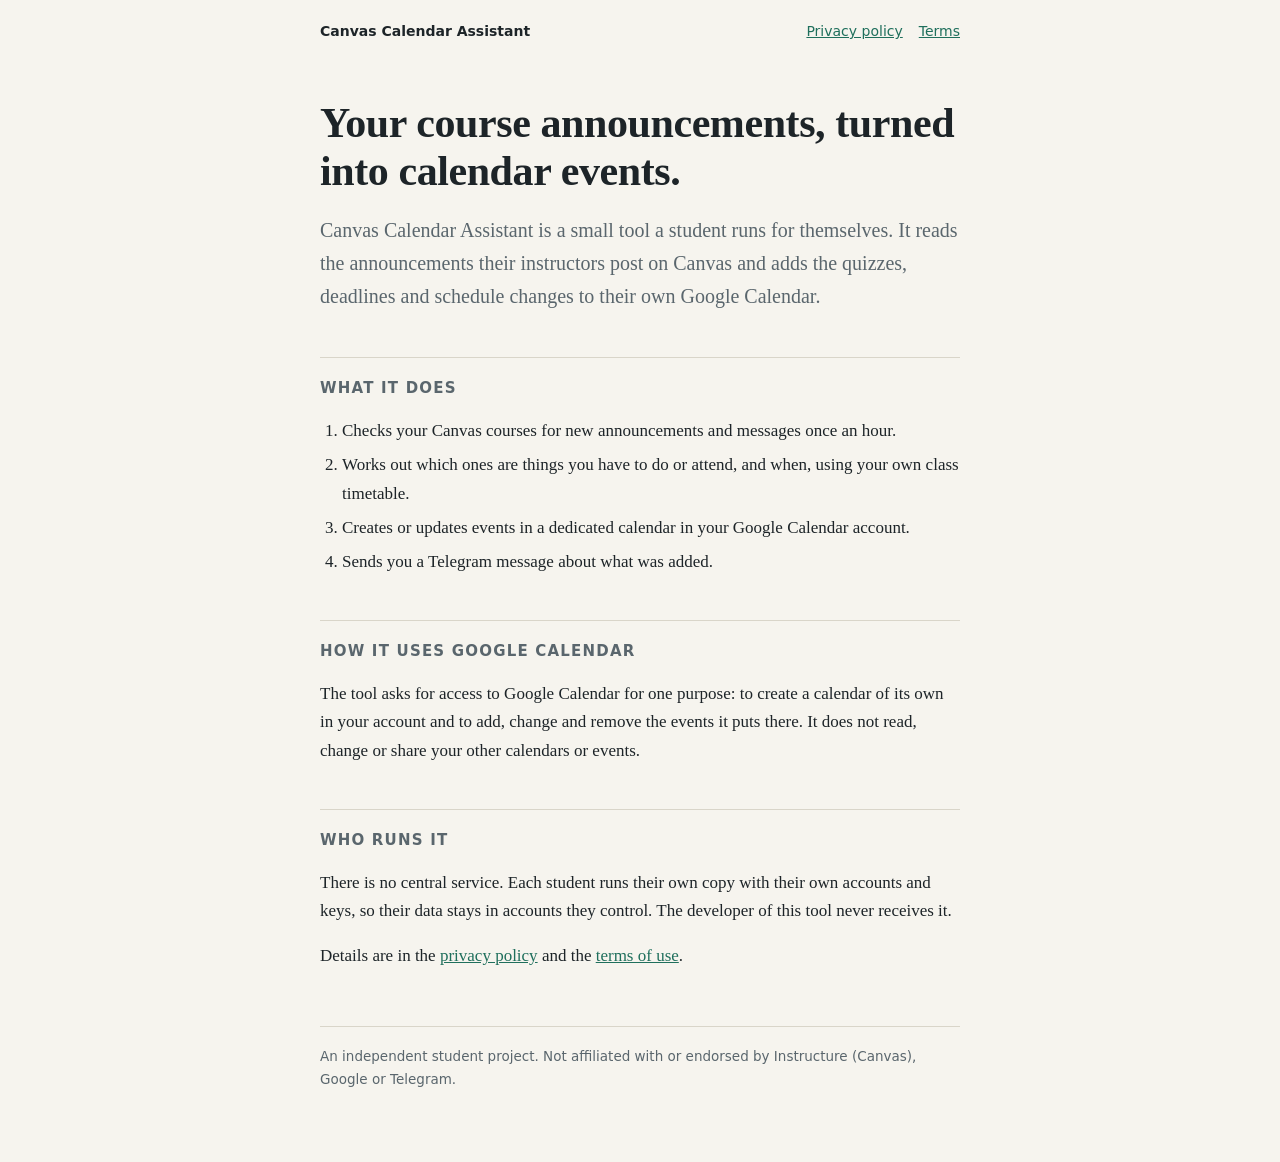
==== public/index.html @ 0ac71047 "Host on Vercel: instant bot replies and an hourly schedule GitHub's hourly schedule never fired, and" ====
<!doctype html>
<html lang="en">
<head>
  <meta charset="utf-8">
  <meta name="viewport" content="width=device-width, initial-scale=1">
  <title>Canvas Calendar Assistant</title>
  <meta name="description" content="A self-hosted tool that reads your Canvas course announcements and puts quizzes, deadlines and schedule changes in your Google Calendar.">
  <link rel="stylesheet" href="style.css">
</head>
<body>
  <header class="site">
    <a class="name" href="/">Canvas Calendar Assistant</a>
    <nav>
      <a href="privacy.html">Privacy policy</a>
      <a href="terms.html">Terms</a>
    </nav>
  </header>

  <main>
    <h1>Your course announcements, turned into calendar events.</h1>
    <p class="lead">Canvas Calendar Assistant is a small tool a student runs for themselves. It reads the announcements their instructors post on Canvas and adds the quizzes, deadlines and schedule changes to their own Google Calendar.</p>

    <h2>What it does</h2>
    <ol>
      <li>Checks your Canvas courses for new announcements and messages once an hour.</li>
      <li>Works out which ones are things you have to do or attend, and when, using your own class timetable.</li>
      <li>Creates or updates events in a dedicated calendar in your Google Calendar account.</li>
      <li>Sends you a Telegram message about what was added.</li>
    </ol>

    <h2>How it uses Google Calendar</h2>
    <p>The tool asks for access to Google Calendar for one purpose: to create a calendar of its own in your account and to add, change and remove the events it puts there. It does not read, change or share your other calendars or events.</p>

    <h2>Who runs it</h2>
    <p>There is no central service. Each student runs their own copy with their own accounts and keys, so their data stays in accounts they control. The developer of this tool never receives it.</p>
    <p>Details are in the <a href="privacy.html">privacy policy</a> and the <a href="terms.html">terms of use</a>.</p>

    <footer class="small">
      An independent student project. Not affiliated with or endorsed by Instructure (Canvas), Google or Telegram.
    </footer>
  </main>
</body>
</html>
---- public/style.css ----
:root {
  --bg: #f6f4ee;
  --text: #1d2428;
  --muted: #5a666d;
  --line: #d9d5c9;
  --accent: #1f6f5c;
}

@media (prefers-color-scheme: dark) {
  :root {
    --bg: #14191b;
    --text: #e8e6df;
    --muted: #9aa5aa;
    --line: #2c3437;
    --accent: #6fcfb6;
  }
}

* { box-sizing: border-box; }

body {
  margin: 0;
  background: var(--bg);
  color: var(--text);
  font: 17px/1.65 Georgia, "Times New Roman", serif;
}

main {
  max-width: 680px;
  margin: 0 auto;
  padding: 56px 20px 72px;
}

header.site {
  max-width: 680px;
  margin: 0 auto;
  padding: 20px 20px 0;
  display: flex;
  flex-wrap: wrap;
  justify-content: space-between;
  align-items: baseline;
  gap: 8px 16px;
  font-family: system-ui, "Segoe UI", sans-serif;
  font-size: 14px;
}

header.site .name { font-weight: 600; color: var(--text); text-decoration: none; }
header.site nav { display: flex; gap: 16px; }

a { color: var(--accent); }

h1 {
  font-size: clamp(30px, 6vw, 42px);
  line-height: 1.15;
  margin: 0 0 18px;
  letter-spacing: -0.01em;
}

h2 {
  font-family: system-ui, "Segoe UI", sans-serif;
  font-size: 15px;
  text-transform: uppercase;
  letter-spacing: 0.08em;
  color: var(--muted);
  margin: 44px 0 10px;
  padding-top: 18px;
  border-top: 1px solid var(--line);
}

.lead { font-size: 20px; color: var(--muted); margin: 0 0 8px; }

ol, ul { padding-left: 22px; }
li { margin: 6px 0; }

.small {
  font-family: system-ui, "Segoe UI", sans-serif;
  font-size: 13.5px;
  color: var(--muted);
}

footer {
  margin-top: 56px;
  padding-top: 18px;
  border-top: 1px solid var(--line);
}
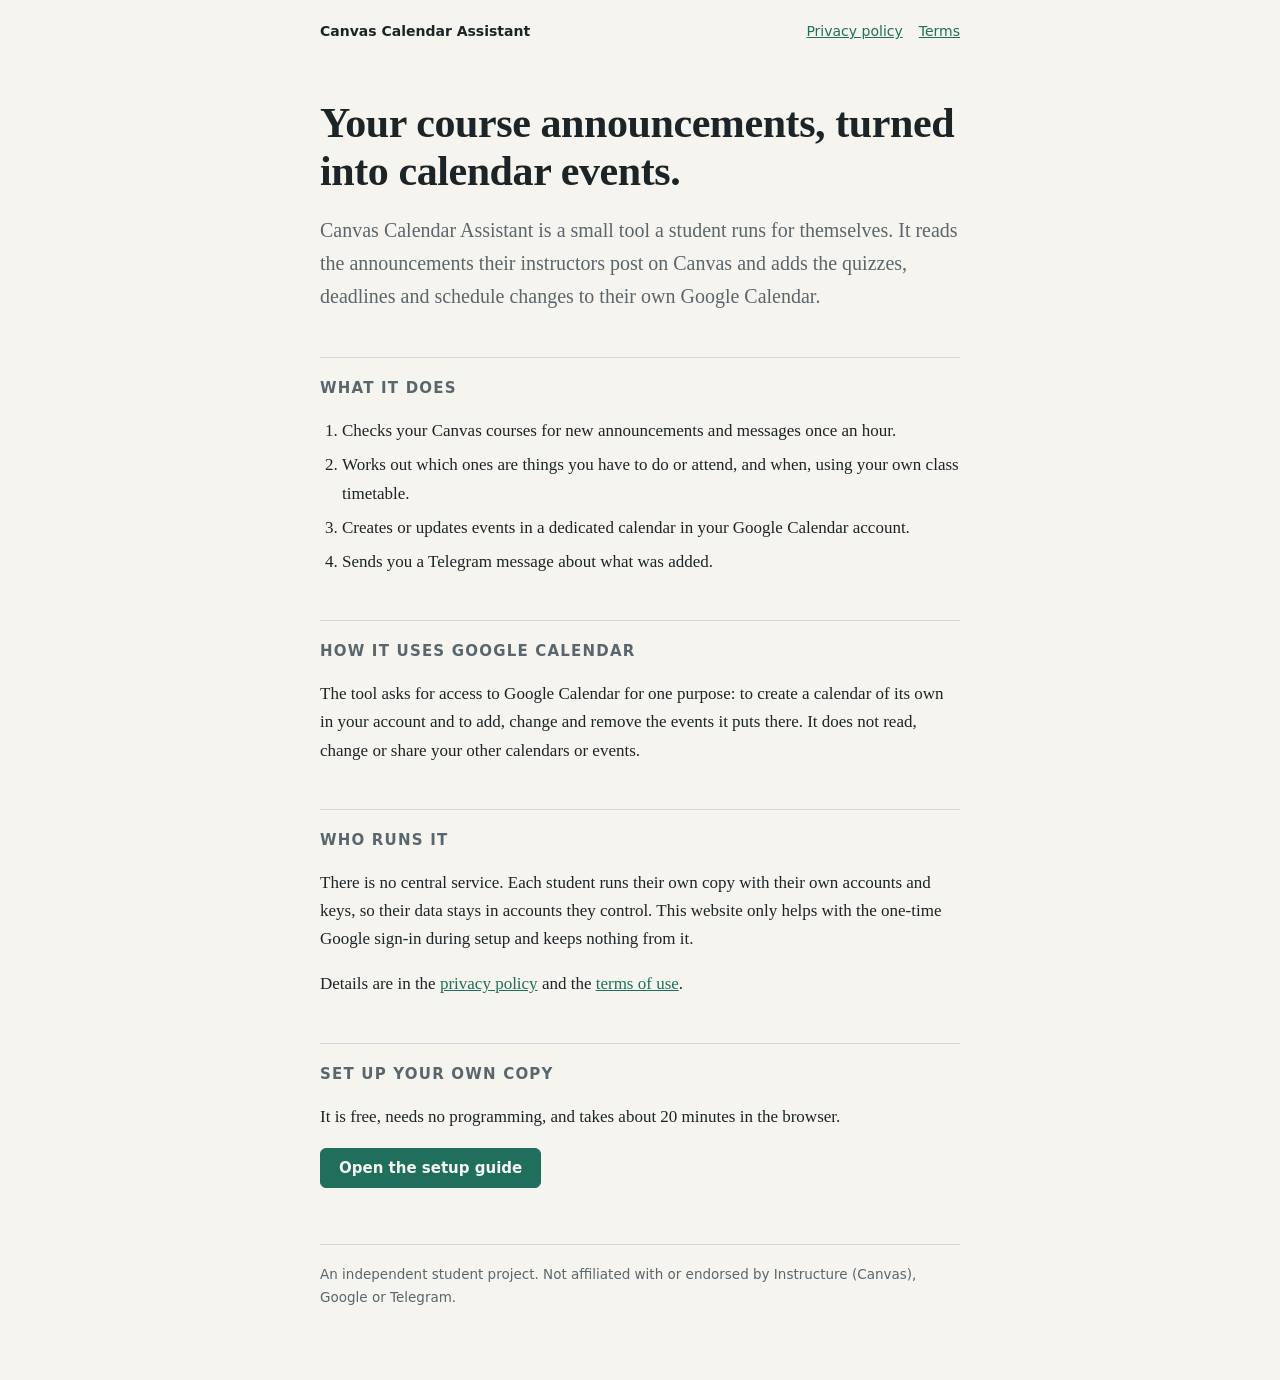
==== commit 1fc61bfa: "Browser-only setup for other students, with a step-by-step README - README: a setup guide for people" ====
--- a/public/index.html
+++ b/public/index.html
@@ -32,8 +32,12 @@
     <p>The tool asks for access to Google Calendar for one purpose: to create a calendar of its own in your account and to add, change and remove the events it puts there. It does not read, change or share your other calendars or events.</p>
 
     <h2>Who runs it</h2>
-    <p>There is no central service. Each student runs their own copy with their own accounts and keys, so their data stays in accounts they control. The developer of this tool never receives it.</p>
+    <p>There is no central service. Each student runs their own copy with their own accounts and keys, so their data stays in accounts they control. This website only helps with the one-time Google sign-in during setup and keeps nothing from it.</p>
     <p>Details are in the <a href="privacy.html">privacy policy</a> and the <a href="terms.html">terms of use</a>.</p>
+
+    <h2>Set up your own copy</h2>
+    <p>It is free, needs no programming, and takes about 20 minutes in the browser.</p>
+    <p><a class="button" href="https://github.com/MazenHatesCoding/canvas-calendar-assistant#set-up-your-own-copy">Open the setup guide</a></p>
 
     <footer class="small">
       An independent student project. Not affiliated with or endorsed by Instructure (Canvas), Google or Telegram.
--- a/public/style.css
+++ b/public/style.css
@@ -83,3 +83,55 @@
   padding-top: 18px;
   border-top: 1px solid var(--line);
 }
+
+/* --- the two setup pages --- */
+
+button, .button {
+  display: inline-block;
+  font: 600 15px system-ui, "Segoe UI", sans-serif;
+  padding: 10px 18px;
+  border: 1px solid var(--accent);
+  border-radius: 6px;
+  background: var(--accent);
+  color: var(--bg);
+  text-decoration: none;
+  cursor: pointer;
+}
+button.quiet { background: transparent; color: var(--accent); padding: 6px 12px; font-size: 13.5px; }
+button:disabled { opacity: 0.55; cursor: default; }
+button:focus-visible, .button:focus-visible, input:focus-visible, textarea:focus-visible {
+  outline: 2px solid var(--accent);
+  outline-offset: 2px;
+}
+
+label { display: block; font: 600 14px system-ui, "Segoe UI", sans-serif; margin: 18px 0 6px; }
+
+input[type="text"], input[type="password"], textarea {
+  width: 100%;
+  font: 14px/1.5 ui-monospace, Consolas, monospace;
+  padding: 10px 12px;
+  border: 1px solid var(--line);
+  border-radius: 6px;
+  background: transparent;
+  color: var(--text);
+}
+textarea { min-height: 96px; resize: vertical; word-break: break-all; }
+
+.row { display: flex; flex-wrap: wrap; gap: 10px; align-items: center; margin-top: 10px; }
+
+.note {
+  border-left: 3px solid var(--line);
+  padding: 2px 0 2px 14px;
+  color: var(--muted);
+  font-size: 16px;
+}
+
+.problem { color: #b3261e; font-family: system-ui, "Segoe UI", sans-serif; font-size: 15px; }
+@media (prefers-color-scheme: dark) { .problem { color: #ff8a80; } }
+
+ul.checks { list-style: none; padding: 0; font-family: system-ui, "Segoe UI", sans-serif; font-size: 15px; }
+ul.checks li { padding: 10px 0; border-top: 1px solid var(--line); margin: 0; }
+ul.checks strong { display: inline-block; min-width: 150px; }
+ul.checks .detail { display: block; color: var(--muted); font-size: 14px; }
+
+[hidden] { display: none !important; }
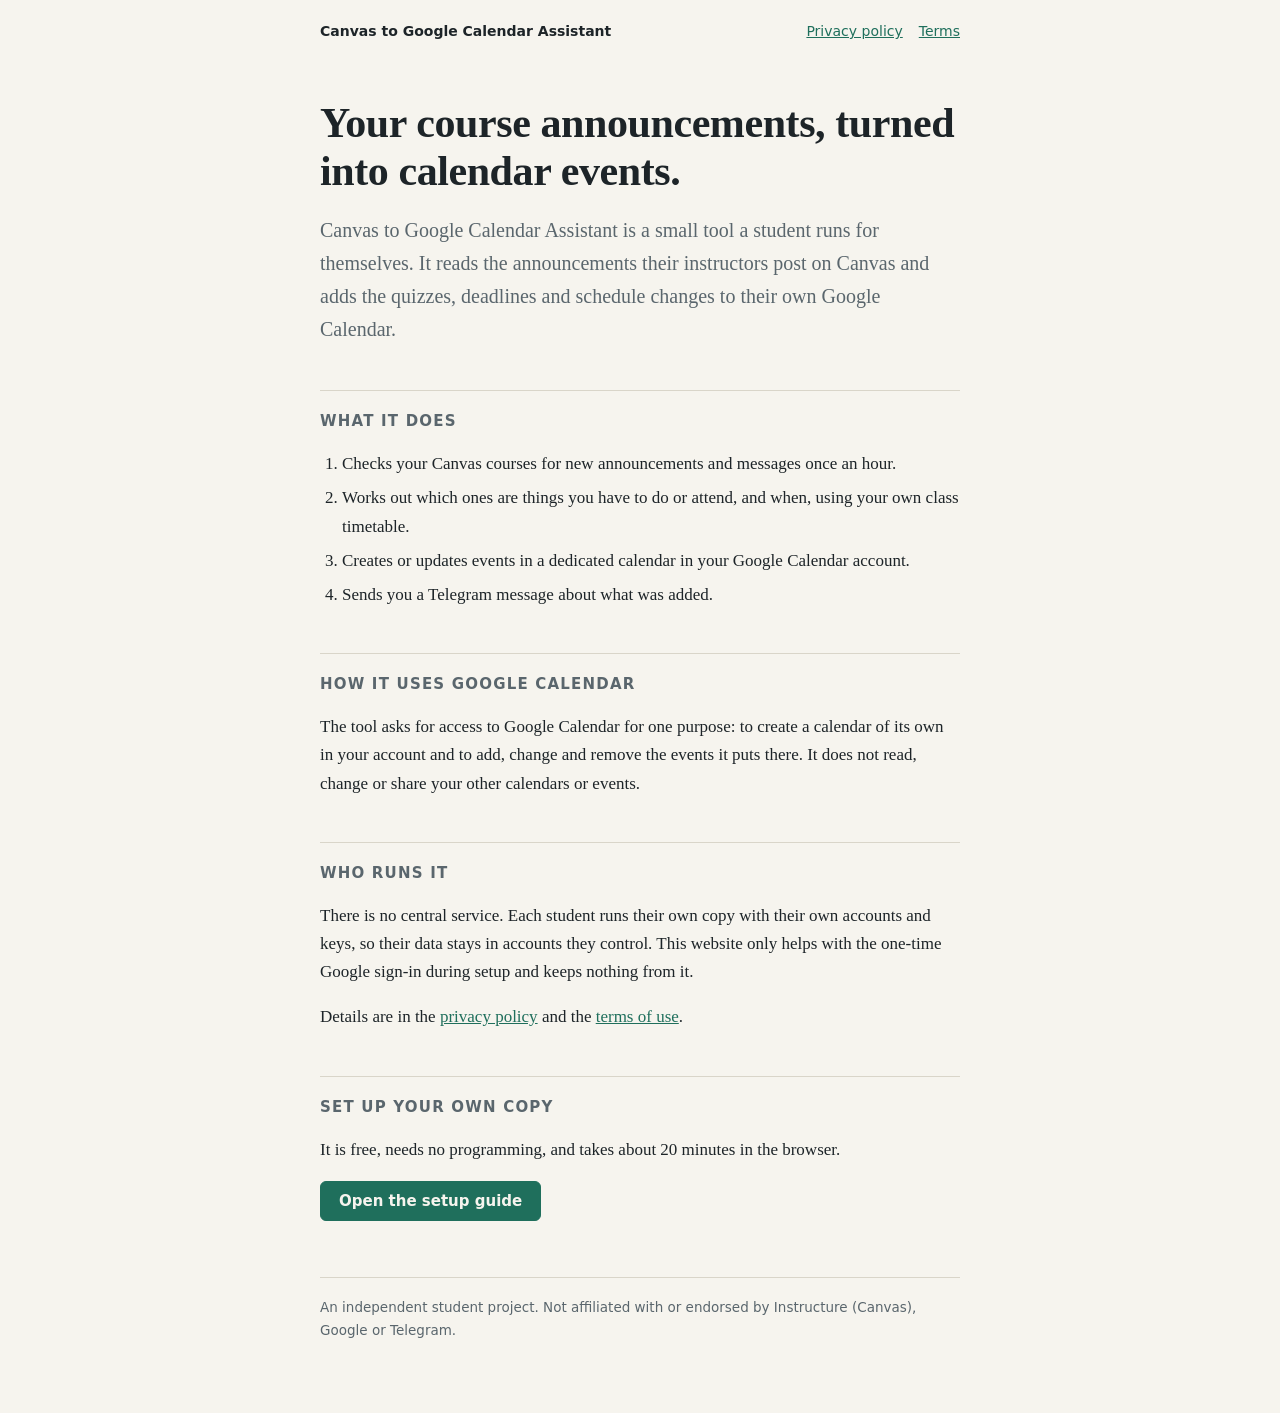
==== commit 70f9b8ee: "Rename the project to Canvas to Google Calendar Assistant Co-Authored-By: Claude Opus 5.5 <noreply@a" ====
--- a/public/index.html
+++ b/public/index.html
@@ -3,13 +3,13 @@
 <head>
   <meta charset="utf-8">
   <meta name="viewport" content="width=device-width, initial-scale=1">
-  <title>Canvas Calendar Assistant</title>
+  <title>Canvas to Google Calendar Assistant</title>
   <meta name="description" content="A self-hosted tool that reads your Canvas course announcements and puts quizzes, deadlines and schedule changes in your Google Calendar.">
   <link rel="stylesheet" href="style.css">
 </head>
 <body>
   <header class="site">
-    <a class="name" href="/">Canvas Calendar Assistant</a>
+    <a class="name" href="/">Canvas to Google Calendar Assistant</a>
     <nav>
       <a href="privacy.html">Privacy policy</a>
       <a href="terms.html">Terms</a>
@@ -18,7 +18,7 @@
 
   <main>
     <h1>Your course announcements, turned into calendar events.</h1>
-    <p class="lead">Canvas Calendar Assistant is a small tool a student runs for themselves. It reads the announcements their instructors post on Canvas and adds the quizzes, deadlines and schedule changes to their own Google Calendar.</p>
+    <p class="lead">Canvas to Google Calendar Assistant is a small tool a student runs for themselves. It reads the announcements their instructors post on Canvas and adds the quizzes, deadlines and schedule changes to their own Google Calendar.</p>
 
     <h2>What it does</h2>
     <ol>
@@ -37,7 +37,7 @@
 
     <h2>Set up your own copy</h2>
     <p>It is free, needs no programming, and takes about 20 minutes in the browser.</p>
-    <p><a class="button" href="https://github.com/MazenHatesCoding/canvas-calendar-assistant#set-up-your-own-copy">Open the setup guide</a></p>
+    <p><a class="button" href="https://github.com/MazenHatesCoding/canvas-to-google-calendar-assistant#set-up-your-own-copy">Open the setup guide</a></p>
 
     <footer class="small">
       An independent student project. Not affiliated with or endorsed by Instructure (Canvas), Google or Telegram.
